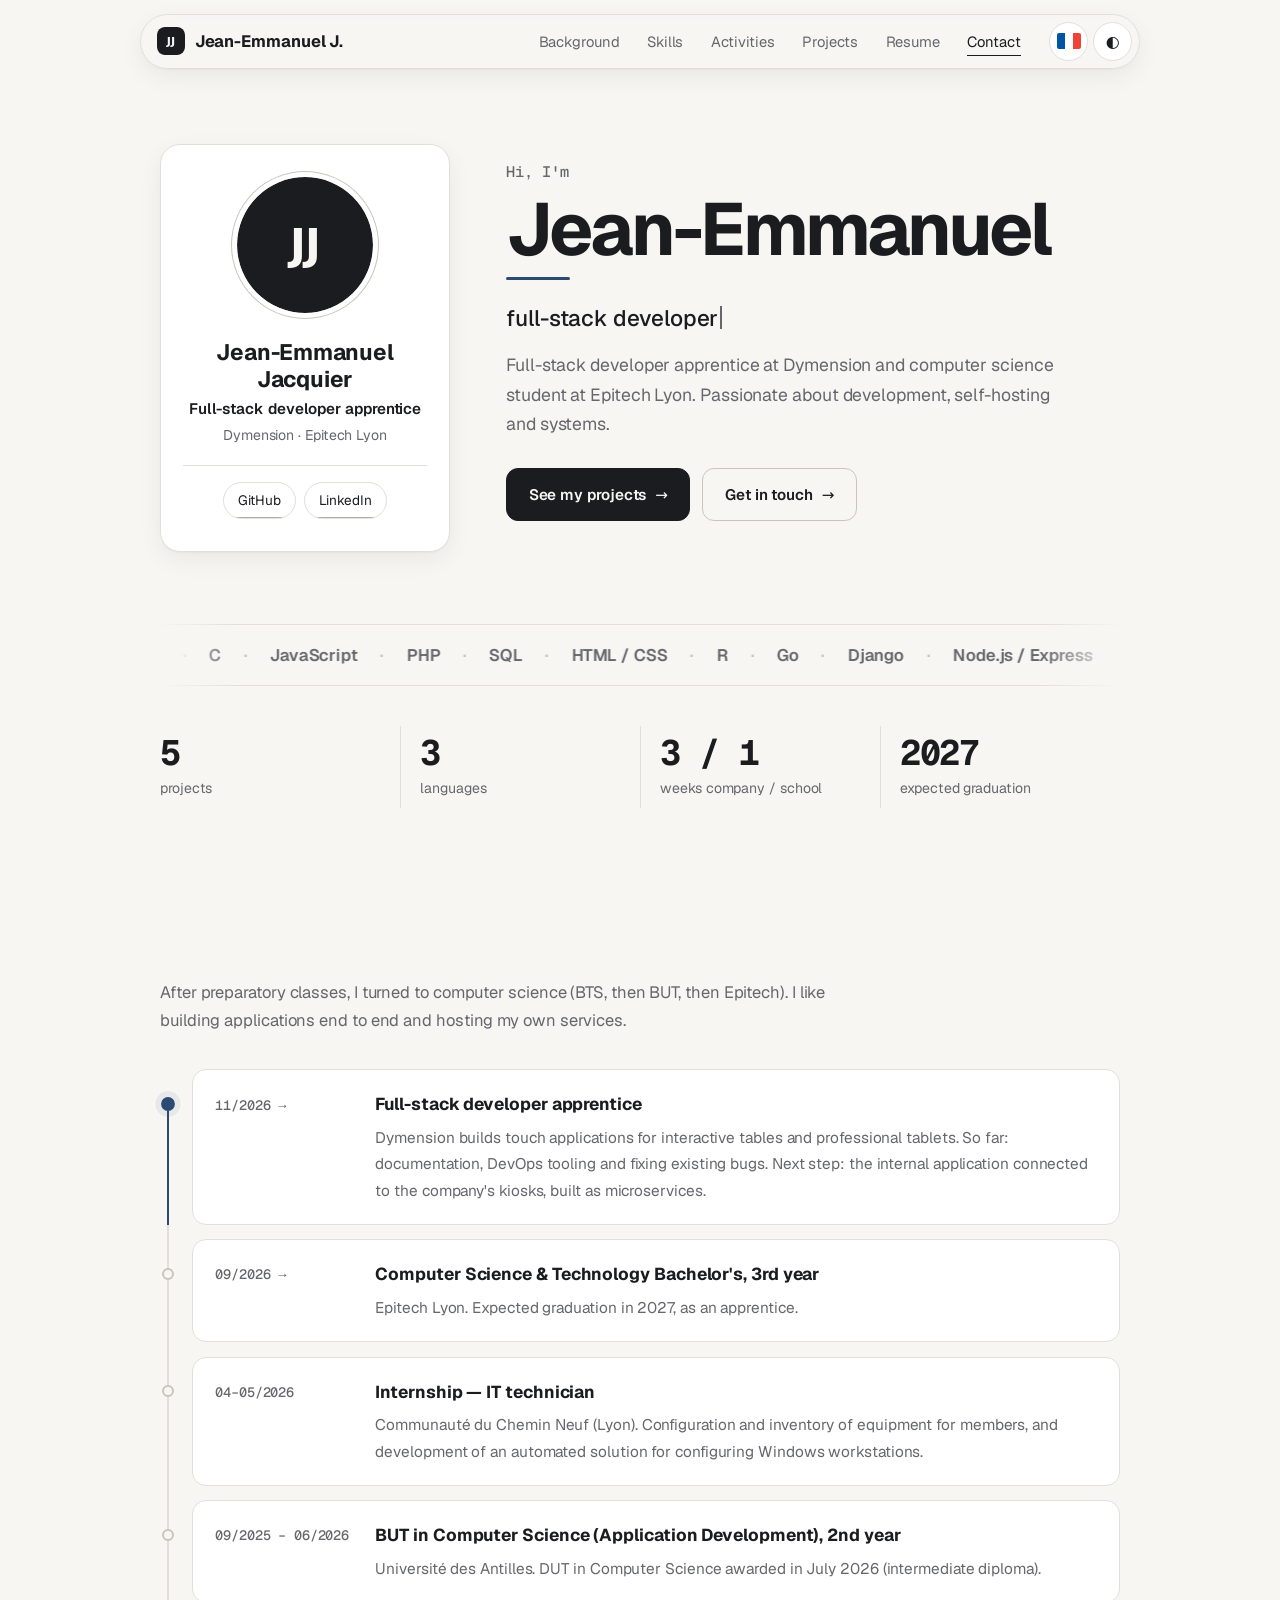
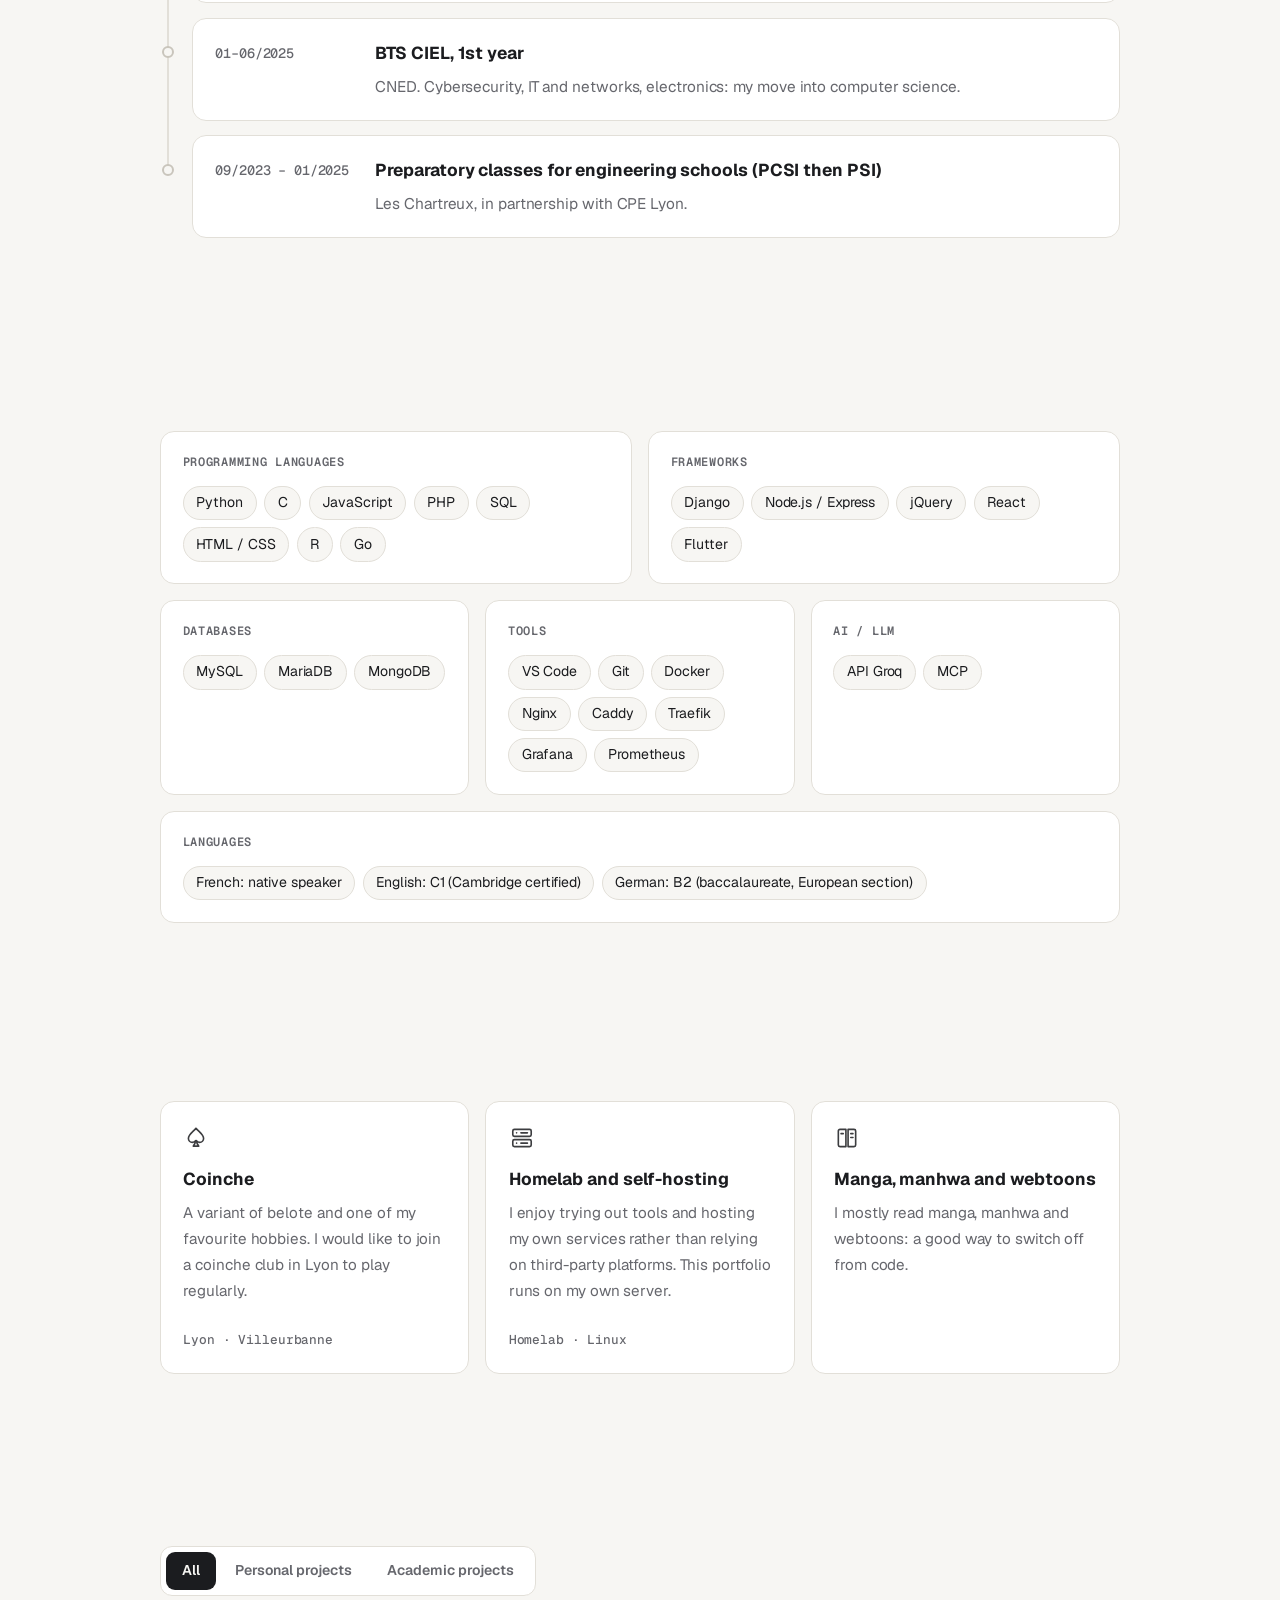
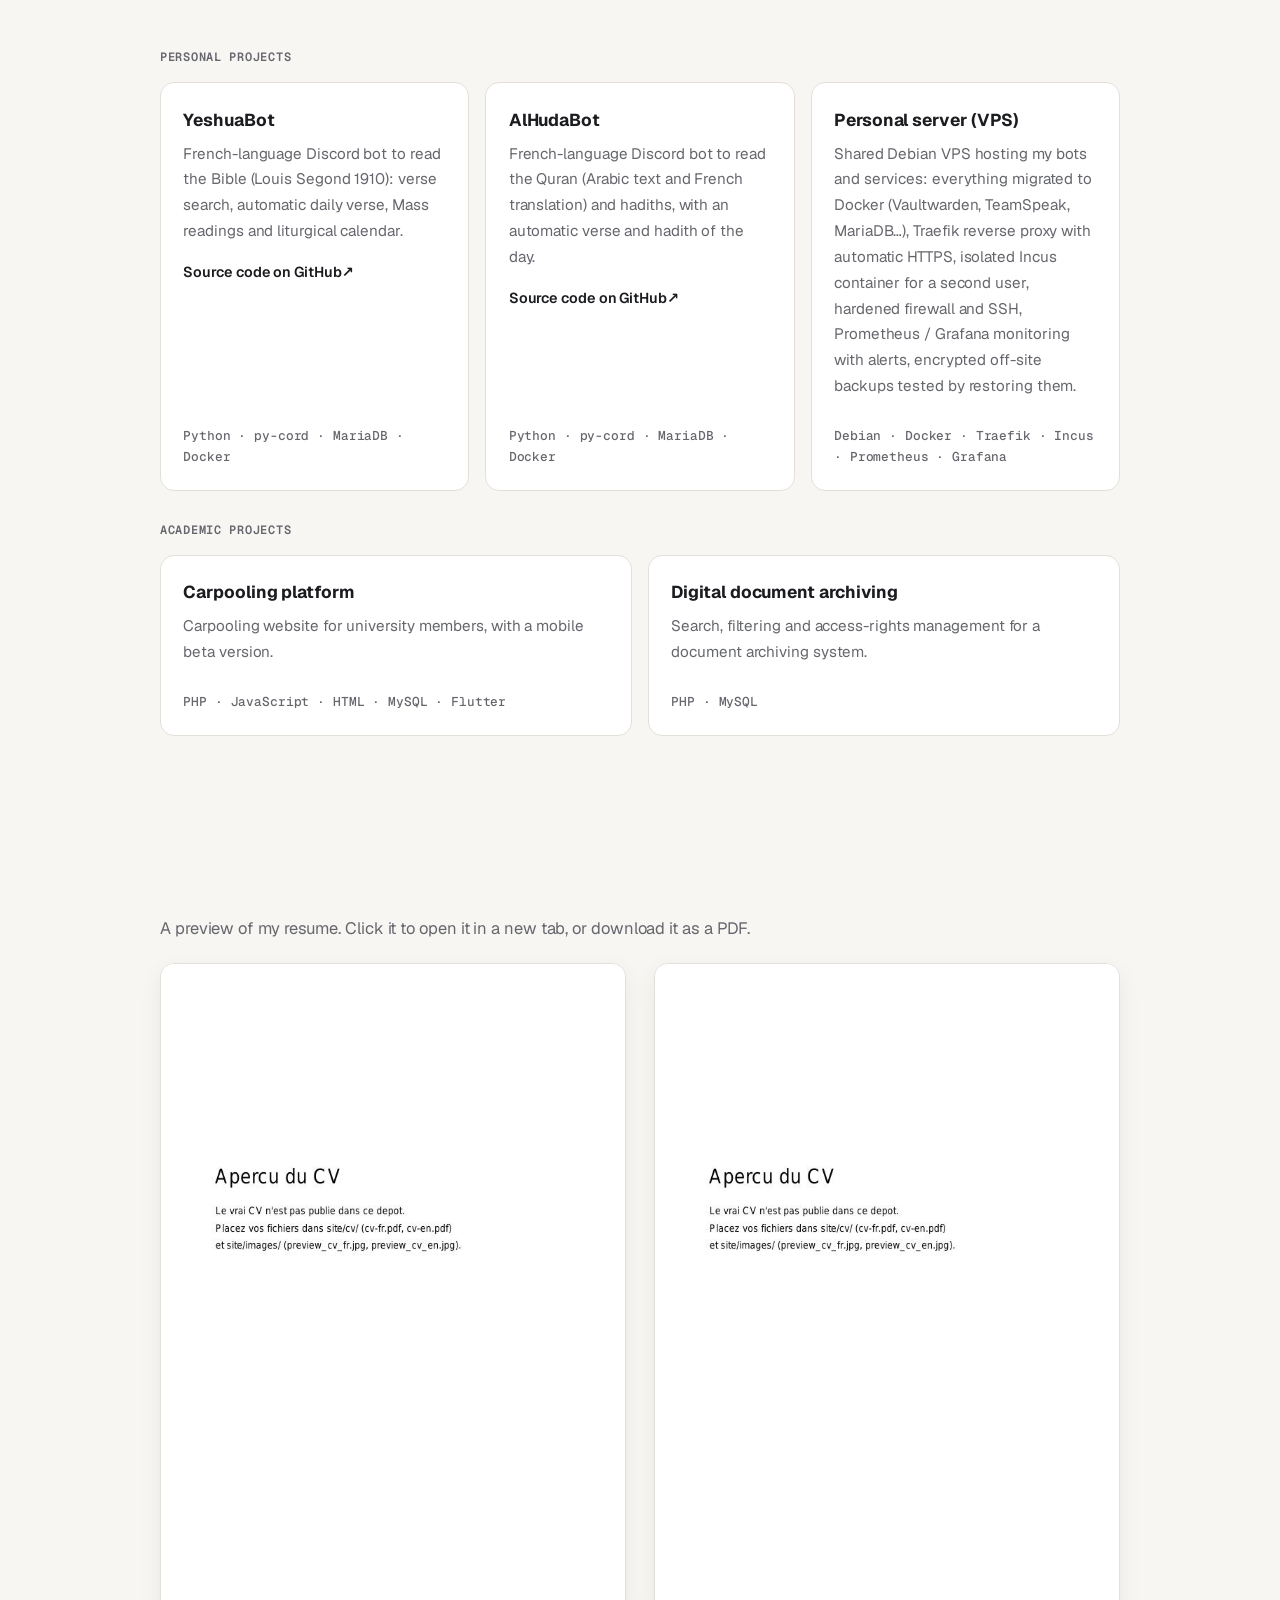
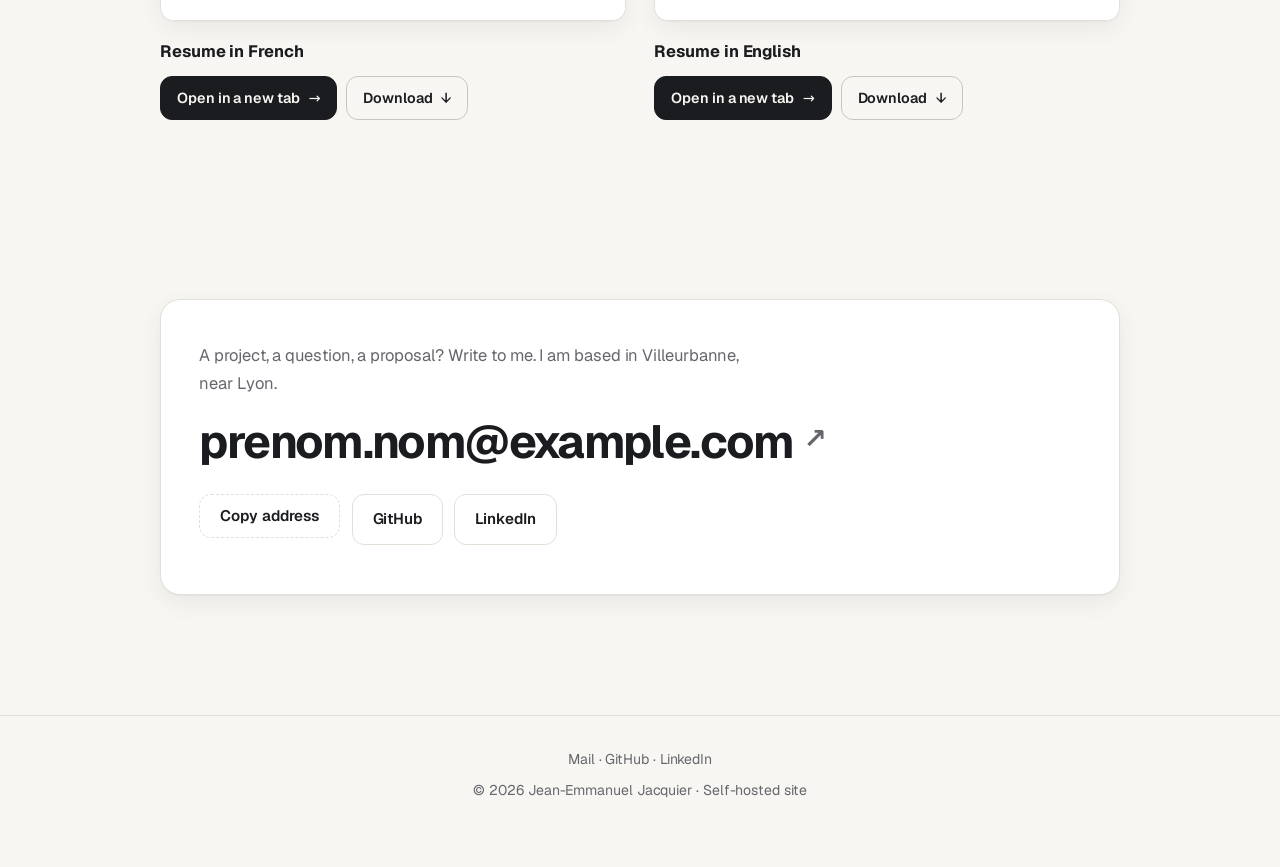
==== site/index.html @ b18cdae1 "Portfolio : site statique bilingue, image Docker et configuration de déploiement Site HTML/CSS/JS sa" ====
<!doctype html>
<html lang="fr">
<head>
  <meta charset="utf-8">
  <meta name="viewport" content="width=device-width, initial-scale=1">
  <title>Jean-Emmanuel Jacquier — Portfolio</title>
  <meta name="description" content="Portfolio de Jean-Emmanuel Jacquier, alternant développeur full stack et étudiant en informatique à Epitech Lyon.">
  <link rel="canonical" href="https://portfolio.tristounet.fr/">
  <meta property="og:url" content="https://portfolio.tristounet.fr/">
  <meta name="color-scheme" content="light dark">
  <meta property="og:title" content="Jean-Emmanuel Jacquier — Portfolio">
  <meta property="og:description" content="Alternant développeur full stack, étudiant à Epitech Lyon.">
  <meta property="og:type" content="website">
  <link rel="icon" href="favicon.svg?v=2" type="image/svg+xml">
  <link rel="apple-touch-icon" href="images/apple-touch-icon.png">
  <link rel="preload" href="fonts/geist.woff2" as="font" type="font/woff2" crossorigin>
  <link rel="preload" href="fonts/geist-mono.woff2" as="font" type="font/woff2" crossorigin>
  <meta property="og:image" content="https://portfolio.tristounet.fr/images/og.png?v=2">
  <meta property="og:image:width" content="1200">
  <meta property="og:image:height" content="630">
  <meta property="og:locale" content="fr_FR">
  <meta name="twitter:card" content="summary_large_image">
  <meta name="twitter:image" content="https://portfolio.tristounet.fr/images/og.png?v=2">
  <meta name="theme-color" content="#f7f6f3">
  <script type="application/ld+json">{"@context":"https://schema.org","@type":"Person","name":"Jean-Emmanuel Jacquier","url":"https://portfolio.tristounet.fr/","jobTitle":"Alternant développeur full stack","worksFor":{"@type":"Organization","name":"Dymension"},"alumniOf":{"@type":"CollegeOrUniversity","name":"Epitech Lyon"},"address":{"@type":"PostalAddress","addressLocality":"Villeurbanne","addressCountry":"FR"},"sameAs":["https://github.com/jejcqr","https://www.linkedin.com/in/jean-emmanuel-jacquier-b58ab3352/"]}</script>
  <script src="theme.js"></script>
  <link rel="stylesheet" href="style.css?v=20261108a">
  <script src="main.js?v=20261108a" defer></script>
  <script src="fx.js?v=20261107zi" defer></script>
</head>
<body>
  <div id="progress" aria-hidden="true"></div>
  <a class="skip" href="#main" data-i18n="skip">Aller au contenu</a>

  <header class="site-header">
    <a class="brand" href="#top" aria-label="Accueil"><img src="favicon.svg?v=2" width="28" height="28" alt=""><span>Jean-Emmanuel J.</span></a>
    <nav id="nav" aria-label="Navigation principale">
      <ul>
        <li><a href="#about" data-i18n="nav_about">Parcours</a></li>
        <li><a href="#skills" data-i18n="nav_skills">Compétences</a></li>
        <li><a href="#activities" data-i18n="nav_activities">Activités</a></li>
        <li><a href="#projects" data-i18n="nav_projects">Projets</a></li>
        <li><a href="#cv" data-i18n="nav_cv">CV</a></li>
        <li><a href="#contact" data-i18n="nav_contact">Contact</a></li>
      </ul>
    </nav>
    <div class="tools">
      <button id="menu" type="button" aria-label="Menu" aria-expanded="false" aria-controls="nav">☰</button>
      <button id="lang" type="button" aria-label="Changer de langue / Switch language"><img id="langflag" src="images/flag-gb.svg" width="24" height="16" alt=""></button>
      <button id="theme" type="button" aria-label="Changer de thème / Toggle theme">◐</button>
    </div>
  </header>

  <main id="main">
    <section id="top" class="hero">
      <aside class="profile">
        <img class="avatar" src="images/avatar.svg?v=2" width="148" height="148" alt="">
        <h1>Jean-Emmanuel Jacquier</h1>
        <p class="role" data-i18n="role">Alternant développeur full stack</p>
        <p class="where">Dymension · Epitech Lyon</p>
        <ul class="social">
          <li><a href="https://github.com/jejcqr" rel="me noopener" target="_blank">GitHub</a></li>
          <li><a href="https://www.linkedin.com/in/jean-emmanuel-jacquier-b58ab3352/" rel="me noopener" target="_blank">LinkedIn</a></li>
        </ul>
      </aside>
      <div class="intro">
        <p class="eyebrow" data-i18n="hero_eyebrow">Bonjour, je suis</p>
        <p class="hello"><span class="mask">Jean-Emmanuel</span></p>
        <p class="typed"><span id="typed"></span><span class="caret" aria-hidden="true"></span></p>
        <p class="lead" data-i18n="hero_lead">Alternant développeur full stack chez Dymension et étudiant en informatique à Epitech Lyon. Passionné par le développement, l'auto-hébergement et les systèmes.</p>
        <p class="cta">
          <a class="btn" href="#projects" data-i18n="hero_cta1">Voir mes projets</a>
          <a class="btn ghost" href="#contact" data-i18n="hero_cta2">Me contacter</a>
        </p>
      </div>
    </section>

        <div class="marquee" aria-hidden="true"><div class="track" id="track"></div></div>

    <section class="stats" aria-label="Chiffres clés">
      <div class="stat"><strong data-count="5">5</strong><span data-i18n="stat_projects">projets</span></div>
      <div class="stat"><strong data-count="3">3</strong><span data-i18n="stat_langs">langues</span></div>
      <div class="stat"><strong>3 / 1</strong><span data-i18n="stat_rhythm">semaines entreprise / école</span></div>
      <div class="stat"><strong>2027</strong><span data-i18n="stat_degree">diplôme prévu</span></div>
    </section>

    <section id="about">
      <h2 data-i18n="about_title">Parcours</h2>
      <p data-i18n="about_intro">Après des classes préparatoires, je me suis orienté vers l'informatique (BTS, BUT puis Epitech). J'aime construire des applications de bout en bout et héberger mes propres services.</p>
      <ol class="timeline">
        <li>
          <span class="when">11/2026 →</span>
          <div><h3 data-i18n="tl0_title">Alternant développeur full stack</h3><p data-i18n="tl0_text">Dymension conçoit des applications tactiles pour tables interactives et tablettes professionnelles. Depuis mon arrivée : documentation, outils DevOps et correction de bugs existants. Prochaine étape : l'application interne reliée aux bornes de l'entreprise, en architecture microservices.</p></div>
        </li>
        <li>
          <span class="when">09/2026 →</span>
          <div><h3 data-i18n="tl1_title">Bachelor Informatique &amp; Tech, 3<sup>e</sup> année</h3><p data-i18n="tl1_text">Epitech Lyon. Diplôme prévu en 2027, en alternance.</p></div>
        </li>
        <li>
          <span class="when">04–05/2026</span>
          <div><h3 data-i18n="tl2_title">Stage — Technicien bureautique</h3><p data-i18n="tl2_text">Communauté du Chemin Neuf (Lyon). Configuration et inventaire d'équipements destinés aux membres, et développement d'une solution automatisée de configuration de postes Windows.</p></div>
        </li>
        <li>
          <span class="when">09/2025 – 06/2026</span>
          <div><h3 data-i18n="tl3_title">BUT Informatique (Réalisation d'applications), 2<sup>e</sup> année</h3><p data-i18n="tl3_text">Université des Antilles. DUT Informatique obtenu en juillet 2026 (diplôme intermédiaire).</p></div>
        </li>
        <li>
          <span class="when">01–06/2025</span>
          <div><h3 data-i18n="tl4_title">BTS CIEL, 1<sup>re</sup> année</h3><p data-i18n="tl4_text">CNED. Cybersécurité, informatique et réseaux, électronique : ma réorientation vers l'informatique.</p></div>
        </li>
        <li>
          <span class="when">09/2023 – 01/2025</span>
          <div><h3 data-i18n="tl5_title">Classes préparatoires (PCSI puis PSI)</h3><p data-i18n="tl5_text">Les Chartreux, en partenariat avec CPE Lyon.</p></div>
        </li>
      </ol>
    </section>

    <section id="skills">
      <h2 data-i18n="skills_title">Compétences</h2>
      <div class="skillgroups">
        <div>
          <h3 data-i18n="sk_lang">Langages</h3>
          <div class="chips" role="list">
            <span role="listitem">Python</span><span role="listitem">C</span><span role="listitem">JavaScript</span><span role="listitem">PHP</span>
            <span role="listitem">SQL</span><span role="listitem">HTML / CSS</span><span role="listitem">R</span>
            <span role="listitem">Go</span>
          </div>
        </div>
        <div>
          <h3 data-i18n="sk_fw">Frameworks</h3>
          <div class="chips" role="list">
            <span role="listitem">Django</span><span role="listitem">Node.js / Express</span><span role="listitem">jQuery</span>
            <span role="listitem">React</span><span role="listitem">Flutter</span>
          </div>
        </div>
        <div>
          <h3 data-i18n="sk_db">Bases de données</h3>
          <div class="chips" role="list">
            <span role="listitem">MySQL</span><span role="listitem">MariaDB</span><span role="listitem">MongoDB</span>
          </div>
        </div>
        <div>
          <h3 data-i18n="sk_tools">Outils</h3>
          <div class="chips" role="list">
            <span role="listitem">VS Code</span><span role="listitem">Git</span><span role="listitem">Docker</span><span role="listitem">Nginx</span><span role="listitem">Caddy</span><span role="listitem">Traefik</span><span role="listitem">Grafana</span><span role="listitem">Prometheus</span>
          </div>
        </div>
        <div>
          <h3 data-i18n="sk_ai">IA / LLM</h3>
          <div class="chips" role="list">
            <span role="listitem">API Groq</span><span role="listitem">MCP</span>
          </div>
        </div>
        <div>
          <h3 data-i18n="sk_spoken">Langues</h3>
          <div class="chips" role="list">
            <span role="listitem" data-i18n="l_fr">Français : langue maternelle</span>
            <span role="listitem" data-i18n="l_en">Anglais : C1 (certifié Cambridge)</span>
            <span role="listitem" data-i18n="l_de">Allemand : B2 (baccalauréat, section européenne)</span>
          </div>
        </div>
      </div>
    </section>

    <section id="activities">
      <h2 data-i18n="act_title">Activités</h2>
      <div class="cards">
        <article class="card">
          <svg class="ico" viewBox="0 0 24 24" aria-hidden="true"><path d="M12 3c-2.5 3.2-7 5.6-7 9.4A3.6 3.6 0 0 0 8.6 16c1.3 0 2.4-.6 3-1.6-.2 2.2-.9 3.8-2.1 5.1h5c-1.2-1.3-1.9-2.9-2.1-5.1.6 1 1.7 1.6 3 1.6a3.6 3.6 0 0 0 3.6-3.6C19 8.6 14.5 6.2 12 3z"/></svg>
          <h3 data-i18n="act1_title">La coinche</h3>
          <p data-i18n="act1_text">Une variante de la belote et l'un de mes loisirs préférés. Je cherche à rejoindre une association de coinche à Lyon pour jouer régulièrement.</p>
          <p class="tags">Lyon · Villeurbanne</p>
        </article>
        <article class="card">
          <svg class="ico" viewBox="0 0 24 24" aria-hidden="true"><rect x="3.5" y="4" width="17" height="6.5" rx="1.5"/><rect x="3.5" y="13.5" width="17" height="6.5" rx="1.5"/><path d="M7 7.25h.01M7 16.75h.01M11 7.25h6M11 16.75h6"/></svg>
          <h3 data-i18n="act2_title">Homelab et auto-hébergement</h3>
          <p data-i18n="act2_text">J'aime tester des outils et héberger moi-même mes services plutôt que de dépendre de plateformes tierces. Ce portfolio tourne d'ailleurs sur mon propre serveur.</p>
          <p class="tags">Homelab · Linux</p>
        </article>
        <article class="card">
          <svg class="ico" viewBox="0 0 24 24" aria-hidden="true"><path d="M4 5.5A1.5 1.5 0 0 1 5.5 4H11v16H5.5A1.5 1.5 0 0 1 4 18.5zM13 4h5.5A1.5 1.5 0 0 1 20 5.5v13a1.5 1.5 0 0 1-1.5 1.5H13zM6.5 8h2M15.5 8h2M15.5 11.5h2"/></svg>
          <h3 data-i18n="act3_title">Mangas, manhwas et webtoons</h3>
          <p data-i18n="act3_text">Je lis surtout des mangas, des manhwas et des webtoons : une bonne façon de décrocher des écrans de code.</p>
        </article>
      </div>
    </section>

    <section id="projects">
      <h2 data-i18n="projects_title">Projets</h2>
      <div class="tabs" role="tablist" aria-label="Filtre des projets">
        <button type="button" role="tab" class="tab active" aria-selected="true" data-filter="all" data-i18n="tab_all">Tous</button>
        <button type="button" role="tab" class="tab" aria-selected="false" data-filter="personal" data-i18n="proj_personal">Projets personnels</button>
        <button type="button" role="tab" class="tab" aria-selected="false" data-filter="academic" data-i18n="proj_academic">Projets universitaires</button>
      </div>
      <div class="group" data-cat="personal">
      <h3 class="subtitle" data-i18n="proj_personal">Projets personnels</h3>
      <div class="cards">
        <article class="card">
          <h3>YeshuaBot</h3>
          <p data-i18n="p1_text">Bot Discord en français pour lire la Bible (Louis Segond 1910) : recherche de versets, verset du jour envoyé automatiquement, lectures de la messe et calendrier liturgique.</p>
          <p class="links"><a href="https://github.com/jejcqr/YeshuaBot" target="_blank" rel="noopener" data-i18n="code_link">Code source sur GitHub</a></p>
          <p class="tags">Python · py-cord · MariaDB · Docker</p>
        </article>
        <article class="card">
          <h3>AlHudaBot</h3>
          <p data-i18n="p2_text">Bot Discord en français pour lire le Coran (texte arabe et traduction française) et des hadiths, avec l'envoi automatique d'une aya et d'un hadith du jour.</p>
          <p class="links"><a href="https://github.com/jejcqr/AlHudaBot" target="_blank" rel="noopener" data-i18n="code_link">Code source sur GitHub</a></p>
          <p class="tags">Python · py-cord · MariaDB · Docker</p>
        </article>
        <article class="card">
          <h3 data-i18n="p3_title">Serveur personnel (VPS)</h3>
          <p data-i18n="p3_text">VPS Debian partagé qui héberge mes bots et mes services : migration de tout vers Docker (Vaultwarden, TeamSpeak, MariaDB…), reverse proxy Traefik avec HTTPS automatique, conteneur Incus isolé pour un second utilisateur, pare-feu et SSH durcis, supervision Prometheus / Grafana avec alertes, sauvegardes chiffrées hors site testées en restauration.</p>
          <p class="tags">Debian · Docker · Traefik · Incus · Prometheus · Grafana</p>
        </article>
      </div>
      </div>
      <div class="group" data-cat="academic">
      <h3 class="subtitle" data-i18n="proj_academic">Projets universitaires</h3>
      <div class="cards">
        <article class="card">
          <h3 data-i18n="a1_title">Plateforme de covoiturage</h3>
          <p data-i18n="a1_text">Site de covoiturage pour les membres de l'université, avec une version mobile en bêta.</p>
          <p class="tags">PHP · JavaScript · HTML · MySQL · Flutter</p>
        </article>
        <article class="card">
          <h3 data-i18n="a3_title">Archivage numérique de documents</h3>
          <p data-i18n="a3_text">Recherche, filtrage et gestion des droits d'accès pour un système d'archivage de documents.</p>
          <p class="tags">PHP · MySQL</p>
        </article>
      </div>
      </div>
    </section>

    <section id="cv">
      <h2 data-i18n="cv_title">CV</h2>
      <p data-i18n="cv_text">Aperçu de mon CV. Cliquez dessus pour l'ouvrir dans un nouvel onglet, ou téléchargez-le en PDF.</p>
      <div class="cv-grid">
        <figure class="cv-card">
          <a class="cv-preview" href="cv/cv-fr.pdf" target="_blank" rel="noopener" data-i18n-aria="cv_fr_aria" aria-label="Ouvrir le CV en français dans un nouvel onglet (PDF)">
            <img src="images/preview_cv_fr.jpg?v=10" width="910" height="1287" loading="lazy" decoding="async" alt="Aperçu du CV en français de Jean-Emmanuel Jacquier">
          <span class="cv-overlay" aria-hidden="true" data-i18n="cv_open">Ouvrir dans un nouvel onglet</span></a>
          <figcaption>
            <strong data-i18n="cv_fr_label">CV en français</strong>
            <span class="cv-actions">
              <a class="btn" href="cv/cv-fr.pdf" target="_blank" rel="noopener" data-i18n="cv_open">Ouvrir dans un nouvel onglet</a>
              <a class="btn ghost" href="cv/cv-fr.pdf" download data-i18n="cv_dl">Télécharger</a>
            </span>
          </figcaption>
        </figure>
        <figure class="cv-card">
          <a class="cv-preview" href="cv/cv-en.pdf" target="_blank" rel="noopener" data-i18n-aria="cv_en_aria" aria-label="Ouvrir le CV en anglais dans un nouvel onglet (PDF)">
            <img src="images/preview_cv_en.jpg?v=10" width="910" height="1287" loading="lazy" decoding="async" alt="Aperçu du CV en anglais de Jean-Emmanuel Jacquier">
          <span class="cv-overlay" aria-hidden="true" data-i18n="cv_open">Ouvrir dans un nouvel onglet</span></a>
          <figcaption>
            <strong data-i18n="cv_en_label">CV en anglais</strong>
            <span class="cv-actions">
              <a class="btn" href="cv/cv-en.pdf" target="_blank" rel="noopener" data-i18n="cv_open">Ouvrir dans un nouvel onglet</a>
              <a class="btn ghost" href="cv/cv-en.pdf" download data-i18n="cv_dl">Télécharger</a>
            </span>
          </figcaption>
        </figure>
      </div>
    </section>

    <section id="contact">
      <h2 data-i18n="contact_title">Contact</h2>
      <div class="contact-box">
        <p class="contact-lead" data-i18n="contact_text">Un projet, une question, une proposition ? Écrivez-moi. Je suis basé à Villeurbanne, près de Lyon.</p>
        <a class="contact-mail" href="mailto:prenom.nom@example.com"><span>prenom.nom@example.com</span></a>
        <ul class="contact-list">
          <li><button type="button" id="copy" class="copy" data-copy="prenom.nom@example.com" data-i18n="copy_mail">Copier l'adresse</button></li>
          <li><a href="https://github.com/jejcqr" rel="me noopener" target="_blank">GitHub</a></li>
          <li><a href="https://www.linkedin.com/in/jean-emmanuel-jacquier-b58ab3352/" rel="me noopener" target="_blank">LinkedIn</a></li>
        </ul>
      </div>
    </section>
  </main>

  <footer>
    <p class="foot-links"><a href="mailto:prenom.nom@example.com">Mail</a> · <a href="https://github.com/jejcqr" rel="me noopener" target="_blank">GitHub</a> · <a href="https://www.linkedin.com/in/jean-emmanuel-jacquier-b58ab3352/" rel="me noopener" target="_blank">LinkedIn</a></p>
    <p>© <span id="year">2026</span> Jean-Emmanuel Jacquier · <span data-i18n="footer">Site auto-hébergé</span></p>
  </footer>
  <div id="toast" role="status" aria-live="polite"></div>
  <a id="totop" href="#top" aria-label="Haut de page / Back to top">↑</a>
</body>
</html>
---- site/style.css ----
/* polices auto-hébergées (licence OFL) : Geist et Geist Mono */
@font-face { font-family: "Geist"; font-style: normal; font-weight: 100 900; font-display: swap; src: url("fonts/geist.woff2") format("woff2"); }
@font-face { font-family: "Geist Mono"; font-style: normal; font-weight: 100 900; font-display: swap; src: url("fonts/geist-mono.woff2") format("woff2"); }

:root {
  --bg: #f7f6f3;
  --surface: #ffffff;
  --surface2: #efede8;
  --text: #1b1c1f;
  --muted: #66676d;
  --line: #e2dfd8;
  --line-strong: #c9c5bc;
  --accent: #2c4a72;
  --accent-soft: rgba(44, 74, 114, .08);
  --on-accent: #ffffff;
  --shadow: 0 1px 2px rgba(20, 20, 20, .04), 0 8px 24px rgba(20, 20, 20, .06);
  --shadow-lg: 0 2px 4px rgba(20, 20, 20, .04), 0 18px 40px rgba(20, 20, 20, .09);
  --radius: 14px;
  --maxw: 1000px;
  --display: "Geist", system-ui, sans-serif;
  --mono: "Geist Mono", ui-monospace, Menlo, Consolas, monospace;
  --ease: cubic-bezier(.22, .61, .36, 1);
  --ease-out: cubic-bezier(.16, 1, .3, 1);
  --ease-soft: cubic-bezier(.25, 1, .5, 1);
  color-scheme: light;
}
:root[data-theme="dark"] {
  --bg: #121315;
  --surface: #191a1d;
  --surface2: #212226;
  --text: #ebebec;
  --muted: #9b9ca2;
  --line: #2b2c31;
  --line-strong: #3d3e44;
  --accent: #9db3d1;
  --accent-soft: rgba(157, 179, 209, .1);
  --on-accent: #121315;
  --shadow: 0 1px 2px rgba(0, 0, 0, .3), 0 8px 24px rgba(0, 0, 0, .25);
  --shadow-lg: 0 2px 4px rgba(0, 0, 0, .3), 0 18px 40px rgba(0, 0, 0, .35);
  color-scheme: dark;
}
@media (prefers-color-scheme: dark) {
  :root:not([data-theme="light"]) {
    --bg: #121315;
    --surface: #191a1d;
    --surface2: #212226;
    --text: #ebebec;
    --muted: #9b9ca2;
    --line: #2b2c31;
    --line-strong: #3d3e44;
    --accent: #9db3d1;
    --accent-soft: rgba(157, 179, 209, .1);
    --on-accent: #121315;
    --shadow: 0 1px 2px rgba(0, 0, 0, .3), 0 8px 24px rgba(0, 0, 0, .25);
    --shadow-lg: 0 2px 4px rgba(0, 0, 0, .3), 0 18px 40px rgba(0, 0, 0, .35);
    color-scheme: dark;
  }
}

* { box-sizing: border-box; }
html { scroll-behavior: smooth; scroll-padding-top: 6rem; }
html.lenis { scroll-behavior: auto; }
body { margin: 0; color: var(--text); background: var(--bg); overflow-x: hidden;
  font: 16.5px/1.7 "Geist", system-ui, -apple-system, "Segoe UI", Roboto, Arial, sans-serif; -webkit-font-smoothing: antialiased;
  transition: background-color .4s var(--ease), color .4s var(--ease); }
a { color: var(--accent); text-underline-offset: 3px; }
a:focus-visible, button:focus-visible { outline: 2px solid var(--accent); outline-offset: 3px; border-radius: 8px; }
img { max-width: 100%; }
::selection { background: var(--accent); color: var(--on-accent); }

.skip { position: absolute; left: -999px; top: 0; background: var(--text); color: var(--bg); padding: .6rem 1rem; z-index: 60; }
.skip:focus { left: 1rem; top: 1rem; border-radius: 8px; }

/* barre de lecture */
#progress { position: fixed; top: 0; left: 0; right: 0; height: 2px; z-index: 80; transform-origin: 0 50%; transform: scaleX(0); background: var(--accent); }

/* en-tête flottant */
.site-header { position: fixed; top: .9rem; left: 50%; translate: -50% 0; z-index: 50; width: min(var(--maxw), calc(100% - 1.6rem));
  display: flex; align-items: center; gap: 1rem; padding: .4rem .45rem .4rem 1rem;
  background: color-mix(in srgb, var(--bg) 82%, transparent); backdrop-filter: blur(14px); -webkit-backdrop-filter: blur(14px);
  border: 1px solid var(--line); border-radius: 999px; box-shadow: var(--shadow);
  animation: drop .9s var(--ease-out) both; transition: box-shadow .3s, background-color .3s; }
.site-header.scrolled { box-shadow: var(--shadow-lg); }
@keyframes drop { from { opacity: 0; transform: translateY(-16px); } }
.brand { display: flex; align-items: center; gap: .6rem; font-family: var(--display); font-weight: 700; text-decoration: none; color: var(--text); }
.brand img { border-radius: 8px; transition: transform .6s var(--ease-out); }
.brand:hover img { transform: rotate(-90deg); }
.site-header nav { margin-left: auto; }
.site-header ul { display: flex; gap: .1rem; list-style: none; margin: 0; padding: 0; }
.site-header nav a { position: relative; display: block; color: var(--muted); text-decoration: none; font-size: .92rem; padding: .45rem .8rem; border-radius: 999px; transition: color .25s var(--ease); }
.site-header nav a::after { content: ""; position: absolute; left: .8rem; right: .8rem; bottom: .3rem; height: 1px; background: currentColor; transform: scaleX(0); transform-origin: right; transition: transform .45s var(--ease-out); }
.site-header nav a:hover { color: var(--text); }
.site-header nav a:hover::after, .site-header nav a.active::after { transform: scaleX(1); transform-origin: left; }
.site-header nav a.active { color: var(--text); }
.tools { display: flex; gap: .35rem; }
.tools button { position: relative; overflow: hidden; display: grid; place-items: center; border: 1px solid var(--line); background: var(--surface); color: var(--text);
  border-radius: 999px; min-width: 2.4rem; height: 2.4rem; cursor: pointer; font: inherit; font-size: 1rem;
  transition: border-color .25s, background-color .25s, translate .3s var(--ease-out); }
.tools button:hover { border-color: var(--line-strong); background: var(--surface2); }
#theme { transition: border-color .25s, background-color .25s, transform .6s var(--ease-out); }
#theme:hover { transform: rotate(180deg); }
#menu { display: none; }
.tools img { display: block; border-radius: 2px; }

main { max-width: var(--maxw); margin: 0 auto; padding: 0 1.25rem 3rem; }
section { padding: 6rem 0 .5rem; }
h1 { font-family: var(--display); font-size: 1.4rem; line-height: 1.2; margin: 1.1rem 0 .25rem; letter-spacing: -.01em; }
h2 { font-family: var(--display); font-size: clamp(1.9rem, 4.5vw, 2.6rem); line-height: 1.1; font-weight: 700; letter-spacing: -.03em; margin: 0 0 1.8rem; display: flex; align-items: baseline; gap: 1rem; }
h2 .num { font: 500 .8rem/1 var(--mono); color: var(--muted); letter-spacing: .04em; }
h3 { font-family: var(--display); font-size: 1.08rem; margin: 0 0 .35rem; font-weight: 700; }
p { margin: 0 0 1rem; }

/* hero */
.hero { padding-top: 9rem; display: grid; grid-template-columns: 290px 1fr; gap: 3.5rem; align-items: center; }
.profile { position: relative; text-align: center; padding: 2rem 1.4rem 1.5rem; border-radius: 20px; background: var(--surface); border: 1px solid var(--line); box-shadow: var(--shadow);
  animation: rise 1s var(--ease-out) .1s both; }
.avatar { width: 136px; height: 136px; border-radius: 50%; box-shadow: 0 0 0 5px var(--surface), 0 0 0 6px var(--line-strong); }
.role { color: var(--text); font-weight: 600; margin: 0 0 .1rem; font-size: .95rem; }
.where { color: var(--muted); font-size: .88rem; margin: 0 0 1.1rem; }
.social { list-style: none; margin: 0; padding: 1rem 0 0; display: flex; justify-content: center; gap: .5rem; border-top: 1px solid var(--line); }
.social a { position: relative; overflow: hidden; display: inline-block; padding: .35rem .9rem; border: 1px solid var(--line); border-radius: 999px; font-size: .85rem; text-decoration: none; color: var(--text);
  transition: border-color .3s, color .3s, translate .3s var(--ease-out); isolation: isolate; }
.social a::before { content: ""; position: absolute; inset: 0; background: var(--text); transform: translateY(101%); transition: transform .45s var(--ease-out); z-index: -1; }
.social a:hover { color: var(--bg); border-color: var(--text); }
.social a:hover::before { transform: none; }
.eyebrow { color: var(--muted); font-weight: 500; margin: 0 0 .4rem; font-size: .95rem; }
.hello { font-family: var(--display); font-size: clamp(2.5rem, 6.4vw, 4.6rem); line-height: 1.05; font-weight: 700; letter-spacing: -.045em; margin: 0 0 .9rem; white-space: nowrap; overflow: hidden; padding-bottom: .06em; }
.hello .mask { display: inline-block; animation: maskup 1.1s var(--ease-out) .2s both; }
@keyframes maskup { from { transform: translateY(105%); } }
.hello::after { content: ""; display: block; height: 3px; width: 64px; margin-top: .55rem; background: var(--accent); transform-origin: left; animation: draw 1s var(--ease-out) .9s both; border-radius: 2px; }
@keyframes draw { from { transform: scaleX(0); } }
.typed { font-family: var(--display); font-size: clamp(1.1rem, 2.6vw, 1.4rem); font-weight: 500; color: var(--text); min-height: 1.9em; margin: 0 0 .5rem; }
.caret { display: inline-block; width: 2px; height: 1.05em; margin-left: 2px; vertical-align: -.15em; background: var(--muted); animation: blink 1.1s steps(1) infinite; }
@keyframes blink { 50% { opacity: 0; } }
.lead { font-size: 1.1rem; color: var(--muted); max-width: 36rem; }
.cta { display: flex; flex-wrap: wrap; gap: .75rem; margin-top: 1.8rem; }
.intro > * { animation: rise 1s var(--ease-out) both; }
.intro > .eyebrow { animation-delay: .05s; }
.intro > .hello { animation: none; }
.intro > .typed { animation-delay: .45s; }
.intro > .lead { animation-delay: .55s; }
.intro > .cta { animation-delay: .65s; }
@keyframes rise { from { opacity: 0; transform: translateY(18px); } }

/* boutons */
.btn { position: relative; overflow: hidden; isolation: isolate; display: inline-flex; align-items: center; gap: .55rem; padding: .78rem 1.35rem; border-radius: 12px; text-decoration: none; font-weight: 600; font-size: .95rem;
  color: var(--bg); background: var(--text); border: 1px solid var(--text); transition: translate .3s var(--ease-out), box-shadow .35s var(--ease), color .35s, border-color .35s; }
.btn::before { content: ""; position: absolute; inset: 0; background: var(--accent); transform: scaleX(0); transform-origin: right; transition: transform .5s var(--ease-out); z-index: -1; }
.btn::after { content: "→"; font-weight: 500; transition: transform .45s var(--ease-out); }
.btn:hover { box-shadow: var(--shadow-lg); border-color: var(--accent); color: var(--on-accent); }
.btn:hover::before { transform: scaleX(1); transform-origin: left; }
.btn:hover::after { transform: translateX(4px); }
.btn:active { scale: .98; }
.btn.ghost { color: var(--text); background: transparent; border-color: var(--line-strong); }
.btn.ghost::before { background: var(--text); }
.btn.ghost:hover { color: var(--bg); border-color: var(--text); }
.btn[download]::after { content: "↓"; }
.btn[download]:hover::after { transform: translateY(3px); }
.btn[aria-disabled="true"] { opacity: .45; pointer-events: none; }
.ripple { position: absolute; border-radius: 50%; width: 10px; height: 10px; margin: -5px 0 0 -5px; pointer-events: none; background: currentColor; opacity: .18; animation: ripple .65s var(--ease) forwards; }
@keyframes ripple { to { transform: scale(30); opacity: 0; } }

/* bande de technos */
.marquee { margin: 4rem 0 0; overflow: hidden; border-block: 1px solid var(--line); padding: 1rem 0;
  mask-image: linear-gradient(90deg, transparent, #000 8%, #000 92%, transparent); -webkit-mask-image: linear-gradient(90deg, transparent, #000 8%, #000 92%, transparent); }
.marquee .track { display: flex; width: max-content; will-change: transform; }
.marquee span { font-family: var(--display); font-weight: 600; font-size: 1.05rem; color: var(--muted); white-space: nowrap; display: flex; align-items: center; transition: color .3s; }
.marquee span::after { content: "·"; color: var(--line-strong); padding: 0 1.4rem; }
.marquee span:hover { color: var(--text); }

/* chiffres clés */
.stats { display: grid; grid-template-columns: repeat(4, 1fr); gap: 0; padding: 2.5rem 0 0; }
.stat { padding: .4rem 1.2rem; text-align: left; border-left: 1px solid var(--line); }
.stat:first-child { border-left: 0; padding-left: 0; }
.stat strong { display: block; font-family: var(--display); font-size: 2.2rem; line-height: 1.15; font-weight: 700; letter-spacing: -.03em; font-variant-numeric: tabular-nums; color: var(--text); }
.stat span { color: var(--muted); font-size: .88rem; }

/* cartes */
.card, .skillgroups > div, .timeline li { position: relative; background: var(--surface); border: 1px solid var(--line); border-radius: var(--radius);
  transition: transform .5s var(--ease-out), box-shadow .5s var(--ease-out), border-color .35s var(--ease); }
.card:hover, .skillgroups > div:hover { transform: translateY(-4px); box-shadow: var(--shadow-lg); border-color: var(--line-strong); }

/* frise */
#about > p { color: var(--muted); max-width: 44rem; }
.timeline { list-style: none; margin: 2.2rem 0 0; padding: 0 0 0 2rem; position: relative; --fill: 0px; }
.timeline::before, .timeline::after { content: ""; position: absolute; left: var(--lx, 8px); top: var(--lt, 2rem); height: var(--lh, 0px); width: 2px; margin-left: -1px; border-radius: 2px; z-index: 0; transform-origin: top; }
.timeline::before { background: var(--line); transform: scaleY(1); }
.timeline::after { background: var(--accent); transform: scaleY(var(--p, 0)); will-change: transform; }
.timeline li { z-index: 1; display: grid; grid-template-columns: 9rem 1fr; gap: 1rem; padding: 1.25rem 1.4rem; margin: 0 0 .9rem; }
.timeline li:hover { border-color: var(--line-strong); box-shadow: var(--shadow); }
/* points : dans le même repère que la barre, centrés par translate(-50%, -50%) */
.tl-dot { position: absolute; left: var(--lx, 8px); top: 0; width: 12px; height: 12px; border-radius: 50%; z-index: 2; pointer-events: none;
  background: var(--bg); border: 2px solid var(--line-strong); transform: translate(-50%, -50%) scale(1);
  transition: background-color .45s var(--ease), border-color .45s var(--ease), transform .55s var(--ease-out), box-shadow .6s var(--ease); }
.tl-dot.reached { background: var(--accent); border-color: var(--accent); transform: translate(-50%, -50%) scale(1.15); box-shadow: 0 0 0 5px var(--accent-soft); }
.tl-dot.hover { transform: translate(-50%, -50%) scale(1.3); }
.tl-dot.reached.hover { transform: translate(-50%, -50%) scale(1.4); }
.timeline p { margin: 0; color: var(--muted); font-size: .96rem; }
.when { color: var(--muted); font-size: .85rem; font-weight: 500; padding-top: .2rem; font-variant-numeric: tabular-nums; }
.timeline h3 sup { font-size: .7em; }

/* compétences */
.skillgroups { display: grid; grid-template-columns: repeat(6, 1fr); gap: 1rem; }
.skillgroups > div { padding: 1.25rem 1.35rem 1.35rem; }
.skillgroups > div:nth-child(1), .skillgroups > div:nth-child(2) { grid-column: span 3; }
.skillgroups > div:nth-child(3), .skillgroups > div:nth-child(4), .skillgroups > div:nth-child(5) { grid-column: span 2; }
.skillgroups > div:nth-child(6) { grid-column: span 6; }
.skillgroups h3 { font-size: .75rem; text-transform: uppercase; letter-spacing: .12em; color: var(--muted); margin: 0 0 .85rem; font-weight: 600; }
.chips { display: flex; flex-wrap: wrap; gap: .45rem; }
.chips span { border: 1px solid var(--line); background: var(--bg); padding: .26rem .8rem; border-radius: 999px; font-size: .88rem;
  transition: border-color .3s, background-color .3s, color .3s, transform .4s var(--ease-out); }
.chips span:hover { border-color: var(--text); background: var(--text); color: var(--bg); transform: translateY(-2px); }
.chips span:hover small { color: inherit; opacity: .7; }
.chips small { color: var(--muted); font-size: .78em; }

/* projets & activités */
.tabs { position: relative; display: inline-flex; flex-wrap: wrap; gap: .2rem; margin: -.4rem 0 1.4rem; padding: .3rem; border: 1px solid var(--line); border-radius: 12px; background: var(--surface); }
.tab-ind { position: absolute; top: .3rem; left: 0; height: calc(100% - .6rem); width: 0; border-radius: 9px; background: var(--text); transition: transform .5s var(--ease-out), width .5s var(--ease-out); z-index: 0; }
.tab { position: relative; z-index: 1; background: none; border: 0; border-radius: 9px; color: var(--muted); font: inherit; font-size: .88rem; font-weight: 600; padding: .45rem 1rem; cursor: pointer; transition: color .35s var(--ease); }
.tab:hover { color: var(--text); }
.tab.active { color: var(--bg); }
.subtitle { font-family: var(--display); font-size: .75rem; text-transform: uppercase; letter-spacing: .14em; color: var(--muted); margin: 1.8rem 0 .9rem; font-weight: 600; }
.group[hidden] { display: none; }
.group.swap .card { animation: swap .6s var(--ease-out) both; }
.group.swap .card:nth-child(2) { animation-delay: .06s; }
.group.swap .card:nth-child(3) { animation-delay: .12s; }
@keyframes swap { from { opacity: 0; transform: translateY(14px); } }
.cards { display: grid; grid-template-columns: repeat(auto-fit, minmax(270px, 1fr)); gap: 1rem; }
.card { padding: 1.4rem; display: flex; flex-direction: column; overflow: hidden; }
.card::before { content: ""; position: absolute; left: 0; top: 0; height: 2px; width: 100%; background: var(--accent); transform: scaleX(0); transform-origin: left; transition: transform .6s var(--ease-out); }
.card:hover::before { transform: scaleX(1); }
.card p { color: var(--muted); font-size: .95rem; }
.tags { font-size: .8rem !important; color: var(--muted) !important; margin: auto 0 0 !important; padding-top: .6rem; font-weight: 500; letter-spacing: .01em; }
.links { margin: 0 0 .6rem !important; font-size: .9rem !important; }
.links a { color: var(--text); font-weight: 600; text-decoration: none; background: linear-gradient(currentColor, currentColor) 0 100% / 0 1px no-repeat; transition: background-size .45s var(--ease-out); padding-bottom: 1px; }
.links a:hover { background-size: 100% 1px; }
.links a::after { content: " ↗"; display: inline-block; transition: transform .4s var(--ease-out); }
.links a:hover::after { transform: translate(2px, -2px); }

/* CV */
#cv > p { color: var(--muted); }
.cv-grid { display: grid; grid-template-columns: repeat(auto-fit, minmax(280px, 1fr)); gap: 1.8rem; margin-top: 1.3rem; }
.cv-card { margin: 0; display: flex; flex-direction: column; gap: 1rem; }
.cv-preview { position: relative; display: block; border-radius: var(--radius); overflow: hidden; border: 1px solid var(--line); background: #fff; box-shadow: var(--shadow);
  transition: transform .6s var(--ease-out), box-shadow .6s var(--ease-out); }
.cv-preview:hover { transform: translateY(-6px); box-shadow: var(--shadow-lg); }
.cv-preview img { display: block; width: 100%; height: auto; transition: transform .9s var(--ease-out), filter .5s var(--ease); }
.cv-overlay { position: absolute; left: 50%; bottom: 1.4rem; transform: translate(-50%, 12px); opacity: 0; white-space: nowrap; padding: .65rem 1.15rem; border-radius: 999px; font-weight: 600; font-size: .9rem;
  color: #fff; background: rgba(20, 21, 24, .88); backdrop-filter: blur(6px); transition: opacity .4s var(--ease), transform .5s var(--ease-out); }
.cv-preview:hover img, .cv-preview:focus-visible img { transform: scale(1.03); filter: brightness(.94); }
.cv-preview:hover .cv-overlay, .cv-preview:focus-visible .cv-overlay { opacity: 1; transform: translate(-50%, 0); }
@media (hover: none) { .cv-overlay { opacity: 1; transform: translate(-50%, 0); } }
.cv-card figcaption { display: flex; flex-direction: column; gap: .7rem; }
.cv-actions { display: flex; flex-wrap: wrap; gap: .55rem; }
.cv-actions .btn { padding: .55rem 1rem; font-size: .9rem; }

/* contact */
#contact > p { color: var(--muted); }
.contact-list { list-style: none; padding: 0; margin: 1.4rem 0 0; display: flex; flex-wrap: wrap; gap: .7rem; }
.contact-list a, .copy { position: relative; overflow: hidden; isolation: isolate; display: inline-block; padding: .72rem 1.25rem; background: var(--surface); border: 1px solid var(--line); border-radius: 12px;
  text-decoration: none; font-weight: 600; font-size: .95rem; color: var(--text); transition: translate .3s var(--ease-out), border-color .35s, color .35s; }
.contact-list a::before, .copy::before { content: ""; position: absolute; inset: 0; background: var(--text); transform: translateY(101%); transition: transform .5s var(--ease-out); z-index: -1; }
.contact-list a:hover, .copy:hover { color: var(--bg); border-color: var(--text); }
.contact-list a:hover::before, .copy:hover::before { transform: none; }
.copy { font-family: inherit; cursor: pointer; border-style: dashed; }
#toast { position: fixed; left: 50%; bottom: 1.5rem; z-index: 90; transform: translate(-50%, 16px); opacity: 0; pointer-events: none; background: var(--text); color: var(--bg);
  padding: .6rem 1.1rem; border-radius: 999px; font-weight: 600; font-size: .9rem; box-shadow: var(--shadow-lg); transition: opacity .35s var(--ease), transform .5s var(--ease-out); }
#toast.show { opacity: 1; transform: translate(-50%, 0); }
.sr-copy { position: fixed; left: -9999px; top: 0; opacity: 0; }

footer { text-align: center; color: var(--muted); font-size: .88rem; padding: 2rem 1rem 3rem; margin-top: 4rem; border-top: 1px solid var(--line); }
.foot-links { margin-bottom: .4rem; }
.foot-links a { color: var(--muted); text-decoration: none; transition: color .25s; }
.foot-links a:hover { color: var(--text); }

#totop { position: fixed; right: 1.1rem; bottom: 1.1rem; z-index: 45; width: 2.8rem; height: 2.8rem; display: grid; place-items: center; border-radius: 50%; color: var(--text); text-decoration: none;
  background: var(--surface); border: 1px solid var(--line); box-shadow: var(--shadow); opacity: 0; pointer-events: none; transform: translateY(10px);
  transition: opacity .35s var(--ease), transform .5s var(--ease-out), border-color .25s; }
#totop.show { opacity: 1; pointer-events: auto; transform: none; }
#totop:hover { border-color: var(--line-strong); transform: translateY(-3px); }

/* apparition progressive */
.reveal { opacity: 0; transform: translate3d(0, 32px, 0); transition: opacity 1.2s var(--ease-out), transform 1.2s var(--ease-out); }
.reveal.in { opacity: 1; transform: none; }
.card.reveal.in, .skillgroups > div.reveal.in, .timeline li.reveal.in { transition: opacity .9s var(--ease-out), transform .5s var(--ease-out), box-shadow .5s var(--ease-out), border-color .35s var(--ease); }
h2.reveal { transform: translate3d(0, 12px, 0); clip-path: inset(0 0 100% 0); transition: opacity 1.2s var(--ease-out), clip-path 1.2s var(--ease-out), transform 1.2s var(--ease-out); }
h2.reveal.in { clip-path: inset(0 0 -10% 0); }

/* 404 */
.nf { min-height: 100vh; display: grid; align-content: center; justify-items: center; text-align: center; gap: .4rem; }
.nf-code { font-family: var(--display); font-size: clamp(5rem, 20vw, 9rem); font-weight: 700; letter-spacing: -.05em; line-height: 1; margin: 0; color: var(--text); }

@media (max-width: 860px) {
  .hero { grid-template-columns: 1fr; gap: 2rem; padding-top: 7rem; }
  .profile { max-width: 320px; margin: 0 auto; width: 100%; }
  .intro { text-align: center; }
  .hello::after { margin-left: auto; margin-right: auto; }
  .lead { margin-left: auto; margin-right: auto; }
  .cta { justify-content: center; }
  .skillgroups > div:nth-child(n) { grid-column: span 3; }
  .skillgroups > div:nth-child(6) { grid-column: span 6; }
}
@media (max-width: 680px) {
  .site-header { border-radius: 22px; }
  .site-header nav { display: none; position: absolute; top: calc(100% + .5rem); left: 0; right: 0; margin: 0; padding: .5rem; border: 1px solid var(--line); border-radius: 18px;
    background: var(--surface); box-shadow: var(--shadow-lg); }
  .site-header nav.open { display: block; animation: rise .4s var(--ease-out); }
  .site-header nav ul { flex-direction: column; }
  .site-header nav a { padding: .8rem 1rem; font-size: 1rem; }
  .site-header nav a::after { display: none; }
  #menu { display: grid; }
  .tools { margin-left: auto; }
  .brand span { font-size: .95rem; }
  .timeline li { grid-template-columns: 1fr; gap: .2rem; }
  .stats { grid-template-columns: repeat(2, 1fr); row-gap: 1.2rem; }
  .stat:nth-child(3) { border-left: 0; padding-left: 0; }
  .skillgroups > div:nth-child(n) { grid-column: span 6; }
  .tabs { display: grid; grid-template-columns: .7fr 1fr 1fr; width: 100%; gap: .15rem; }
  .tab { padding: .55rem .35rem; font-size: .8rem; line-height: 1.25; text-align: center; }
  body { font-size: 16px; }
  section { padding-top: 4.5rem; }
}
/* « réduire les animations » : on garde les fondus et survols doux, on retire les grands mouvements */
@media (prefers-reduced-motion: reduce) {
  html { scroll-behavior: auto; }
  .reveal, h2.reveal { transform: none; clip-path: none; }
  .hello .mask { animation: fadein 1s var(--ease-out) .1s both; }
  .intro > *, .profile { animation-name: fadein; }
  @keyframes fadein { from { opacity: 0; } }
}

/* avatar et logo inversés en thème sombre */
:root[data-theme="dark"] .avatar, :root[data-theme="dark"] .brand img { filter: invert(1); }
@media (prefers-color-scheme: dark) { :root:not([data-theme="light"]) .avatar, :root:not([data-theme="light"]) .brand img { filter: invert(1); } }

/* parallaxe légère du hero au défilement */
.hero .intro, .hero .profile { will-change: transform; }

/* icônes au trait des activités */
.ico { width: 26px; height: 26px; margin: 0 0 .9rem; fill: none; stroke: var(--text); stroke-width: 1.5; stroke-linecap: round; stroke-linejoin: round; opacity: .85;
  transition: transform .6s var(--ease-out), stroke .3s; }
.card:hover .ico { transform: translateY(-2px) rotate(-6deg); stroke: var(--accent); }

/* contact : bloc de clôture */
.contact-box { padding: 2.6rem 2.4rem; border: 1px solid var(--line); border-radius: 20px; background: var(--surface); box-shadow: var(--shadow); }
.contact-lead { color: var(--muted); max-width: 34rem; margin: 0 0 1.1rem; }
.contact-mail { display: inline-block; font-family: var(--display); font-size: clamp(1.6rem, 5vw, 2.9rem); font-weight: 700; letter-spacing: -.035em; line-height: 1.15;
  color: var(--text); text-decoration: none; margin-bottom: 1.6rem; }
.contact-mail span { background: linear-gradient(currentColor, currentColor) 0 100% / 0 2px no-repeat; transition: background-size .7s var(--ease-out); padding-bottom: 4px; }
.contact-mail:hover span { background-size: 100% 2px; }
.contact-mail::after { content: "↗"; display: inline-block; margin-left: .35em; font-size: .6em; vertical-align: .35em; color: var(--muted); transition: transform .5s var(--ease-out), color .3s; }
.contact-mail:hover::after { transform: translate(4px, -4px); color: var(--accent); }
.contact-box .contact-list { margin: 0; }
@media (max-width: 680px) { .contact-box { padding: 1.8rem 1.3rem; } }

/* Geist : réglages fins */
body { font-feature-settings: "ss01", "cv11"; letter-spacing: -.005em; }
.when, .stat strong, .tags, .eyebrow, .subtitle, .skillgroups h3 { font-family: var(--mono); }
.when, .tags { letter-spacing: -.01em; }
.subtitle, .skillgroups h3 { letter-spacing: .06em; }
.stat strong { letter-spacing: -.04em; }
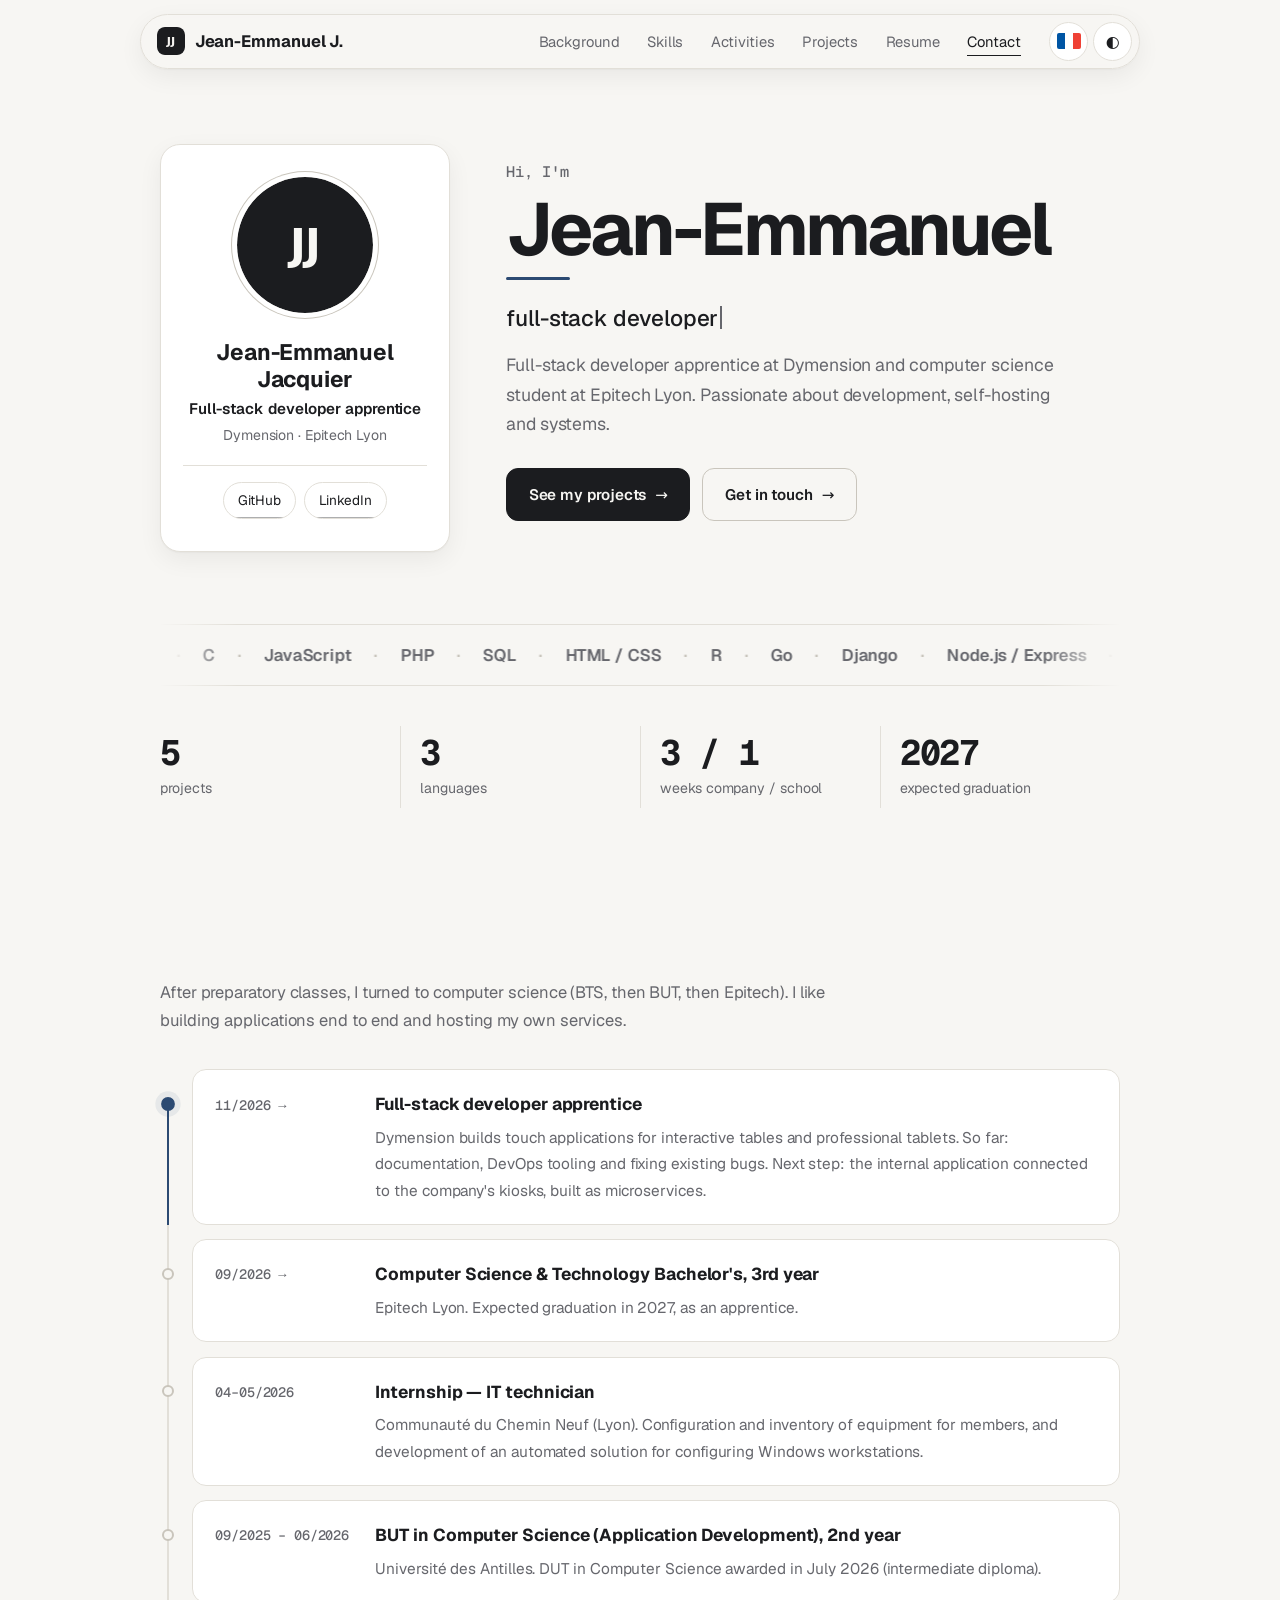
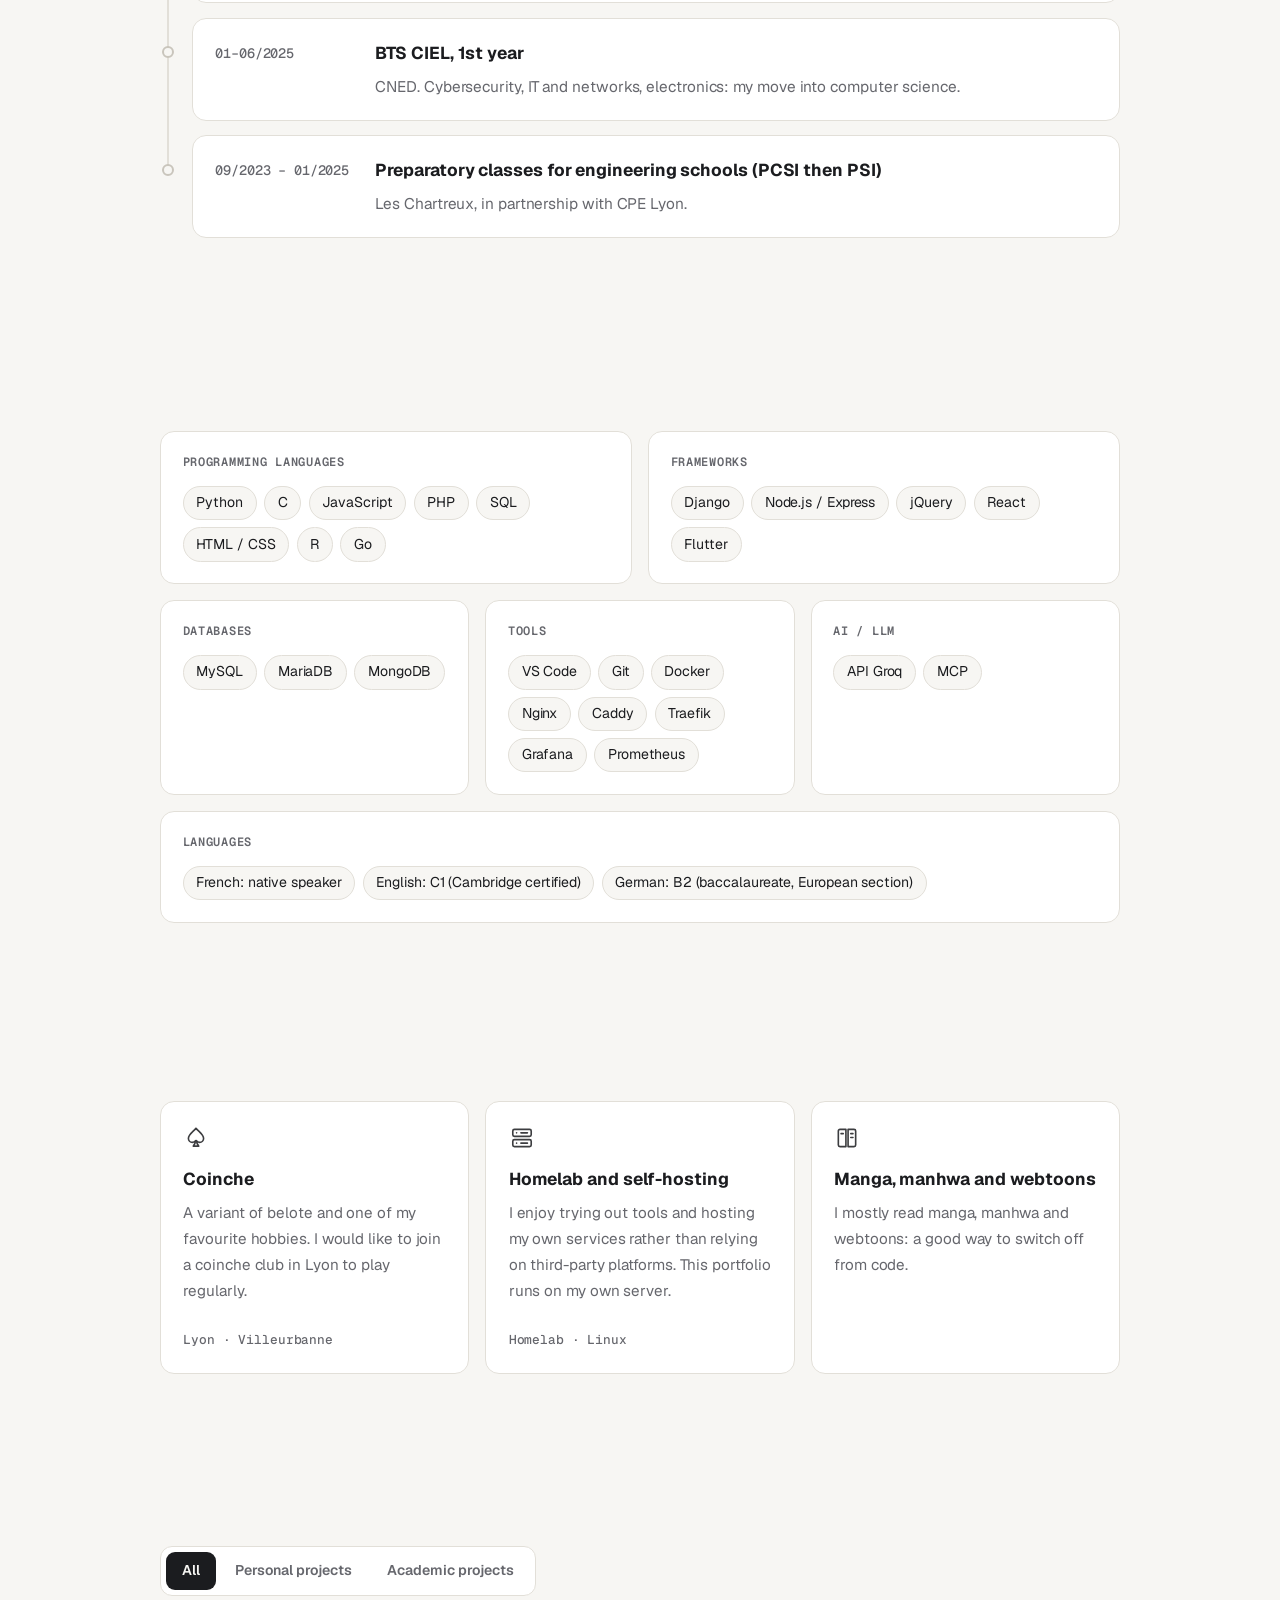
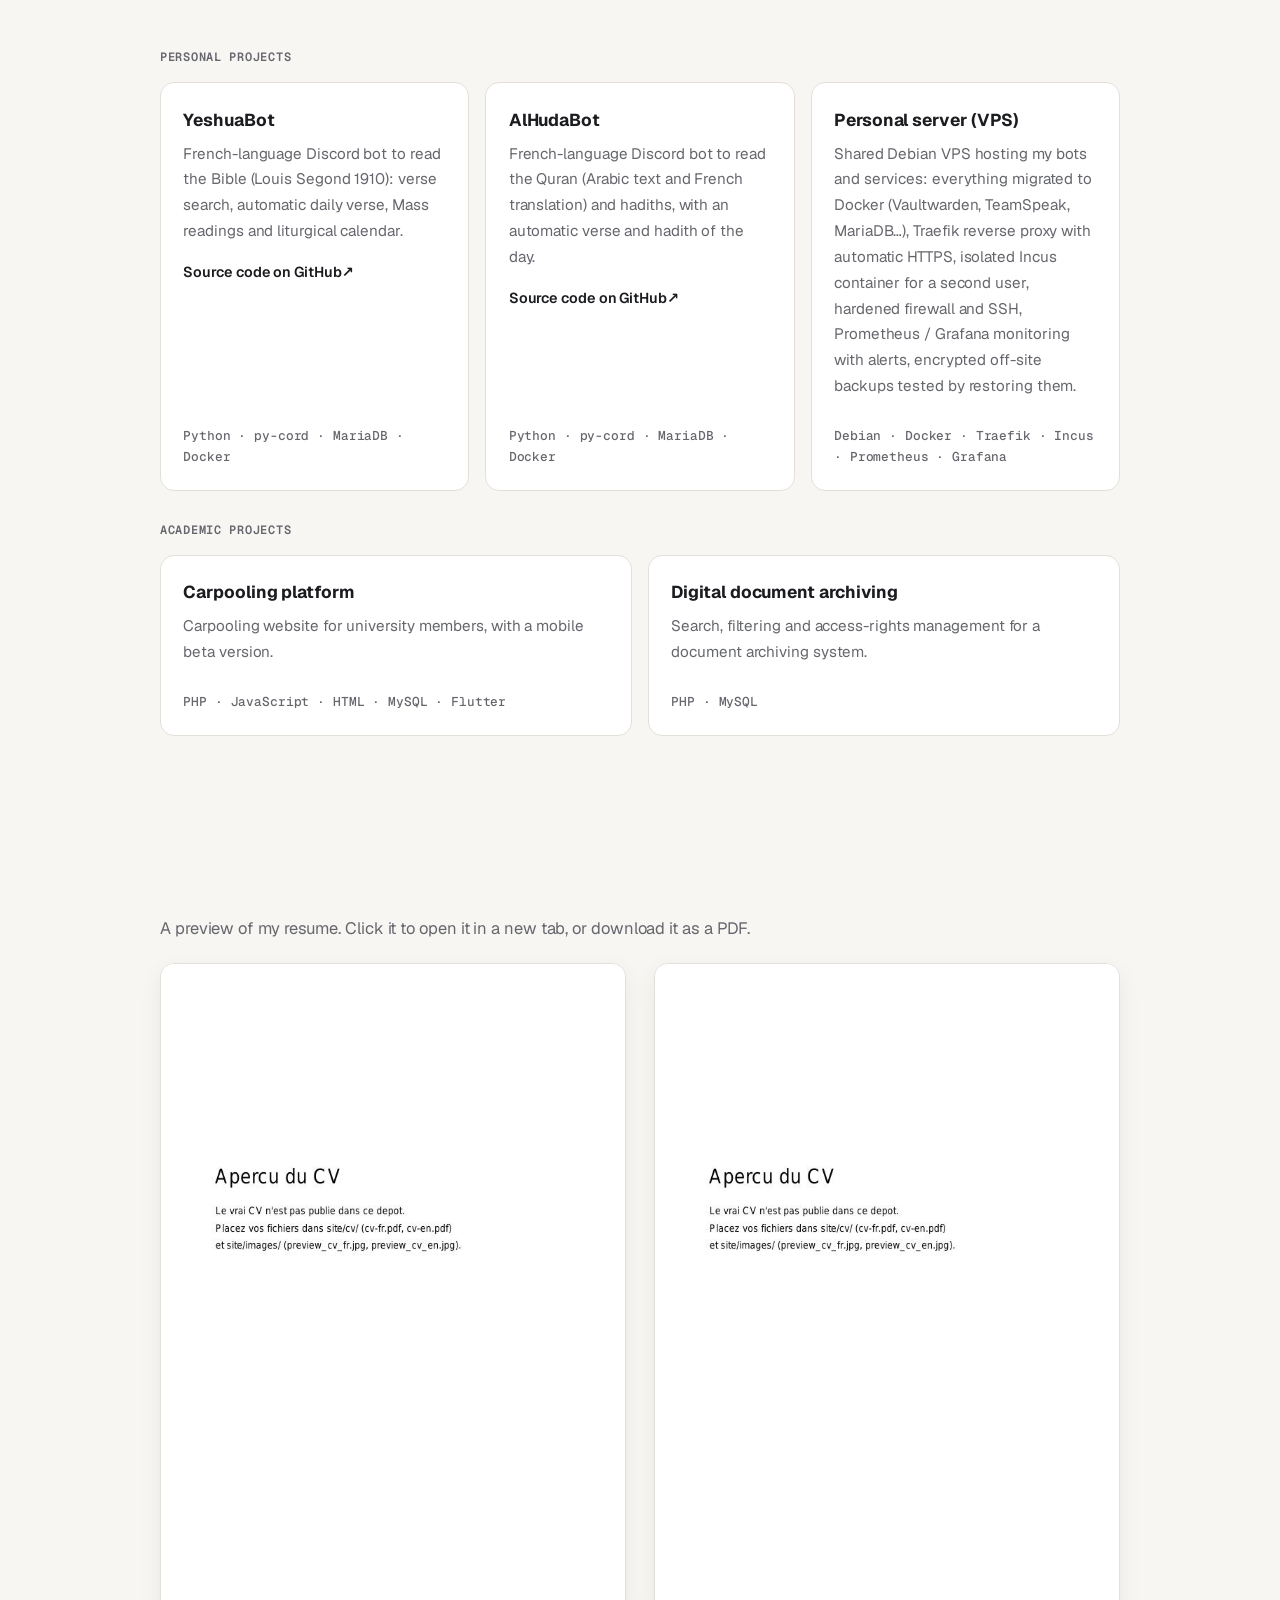
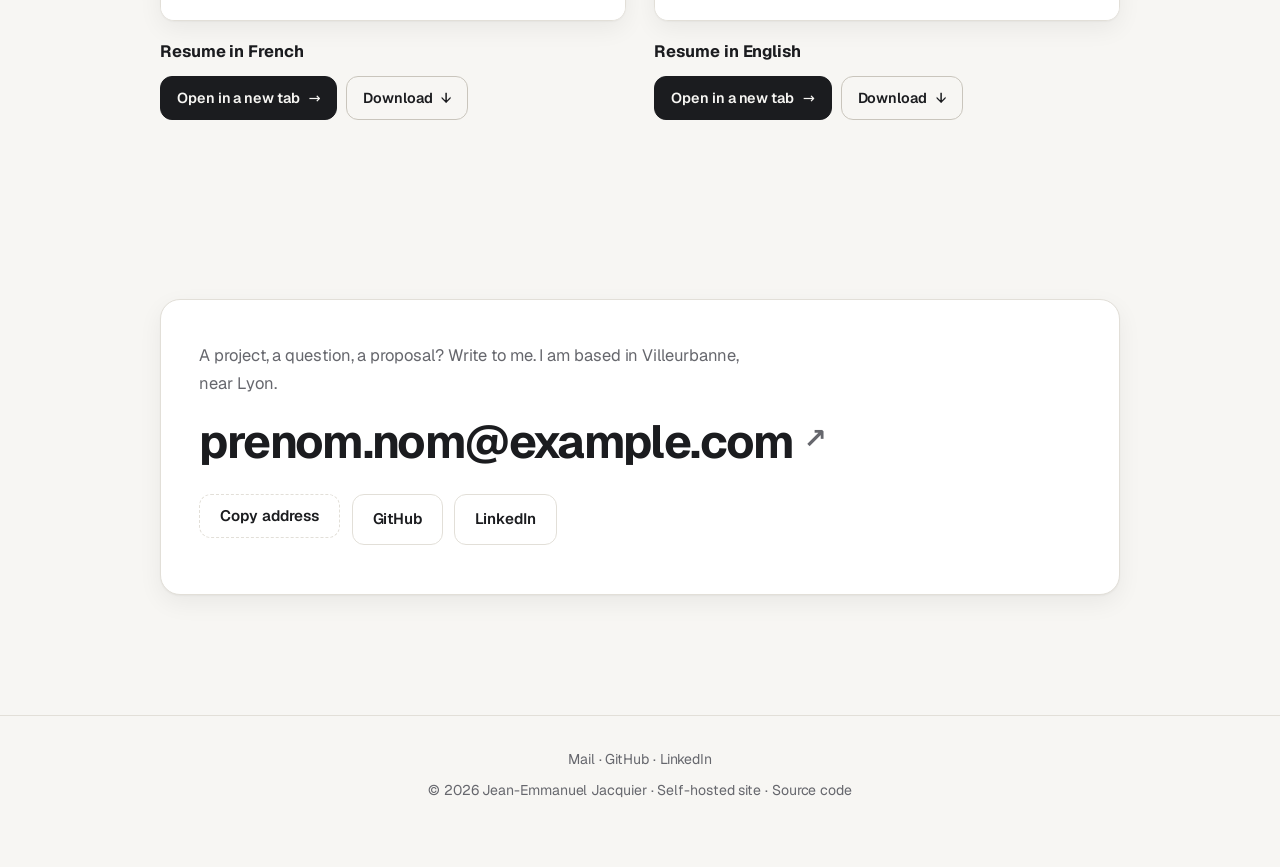
==== commit ba35a567: "Ajoute le lien « Code source » dans le pied de page Lien vers ce dépôt, traduit en français et en an" ====
--- a/site/index.html
+++ b/site/index.html
@@ -24,8 +24,8 @@
   <meta name="theme-color" content="#f7f6f3">
   <script type="application/ld+json">{"@context":"https://schema.org","@type":"Person","name":"Jean-Emmanuel Jacquier","url":"https://portfolio.tristounet.fr/","jobTitle":"Alternant développeur full stack","worksFor":{"@type":"Organization","name":"Dymension"},"alumniOf":{"@type":"CollegeOrUniversity","name":"Epitech Lyon"},"address":{"@type":"PostalAddress","addressLocality":"Villeurbanne","addressCountry":"FR"},"sameAs":["https://github.com/jejcqr","https://www.linkedin.com/in/jean-emmanuel-jacquier-b58ab3352/"]}</script>
   <script src="theme.js"></script>
-  <link rel="stylesheet" href="style.css?v=20261108a">
-  <script src="main.js?v=20261108a" defer></script>
+  <link rel="stylesheet" href="style.css?v=20261108b">
+  <script src="main.js?v=20261108b" defer></script>
   <script src="fx.js?v=20261107zi" defer></script>
 </head>
 <body>
@@ -278,7 +278,7 @@
 
   <footer>
     <p class="foot-links"><a href="mailto:prenom.nom@example.com">Mail</a> · <a href="https://github.com/jejcqr" rel="me noopener" target="_blank">GitHub</a> · <a href="https://www.linkedin.com/in/jean-emmanuel-jacquier-b58ab3352/" rel="me noopener" target="_blank">LinkedIn</a></p>
-    <p>© <span id="year">2026</span> Jean-Emmanuel Jacquier · <span data-i18n="footer">Site auto-hébergé</span></p>
+    <p>© <span id="year">2026</span> Jean-Emmanuel Jacquier · <span data-i18n="footer">Site auto-hébergé</span> · <a href="https://github.com/jejcqr/portfolio" rel="noopener" target="_blank" data-i18n="foot_src">Code source</a></p>
   </footer>
   <div id="toast" role="status" aria-live="polite"></div>
   <a id="totop" href="#top" aria-label="Haut de page / Back to top">↑</a>
--- a/site/style.css
+++ b/site/style.css
@@ -270,8 +270,8 @@
 
 footer { text-align: center; color: var(--muted); font-size: .88rem; padding: 2rem 1rem 3rem; margin-top: 4rem; border-top: 1px solid var(--line); }
 .foot-links { margin-bottom: .4rem; }
-.foot-links a { color: var(--muted); text-decoration: none; transition: color .25s; }
-.foot-links a:hover { color: var(--text); }
+.foot-links a, footer p a { color: var(--muted); text-decoration: none; transition: color .25s; }
+.foot-links a:hover, footer p a:hover { color: var(--text); }
 
 #totop { position: fixed; right: 1.1rem; bottom: 1.1rem; z-index: 45; width: 2.8rem; height: 2.8rem; display: grid; place-items: center; border-radius: 50%; color: var(--text); text-decoration: none;
   background: var(--surface); border: 1px solid var(--line); box-shadow: var(--shadow); opacity: 0; pointer-events: none; transform: translateY(10px);
